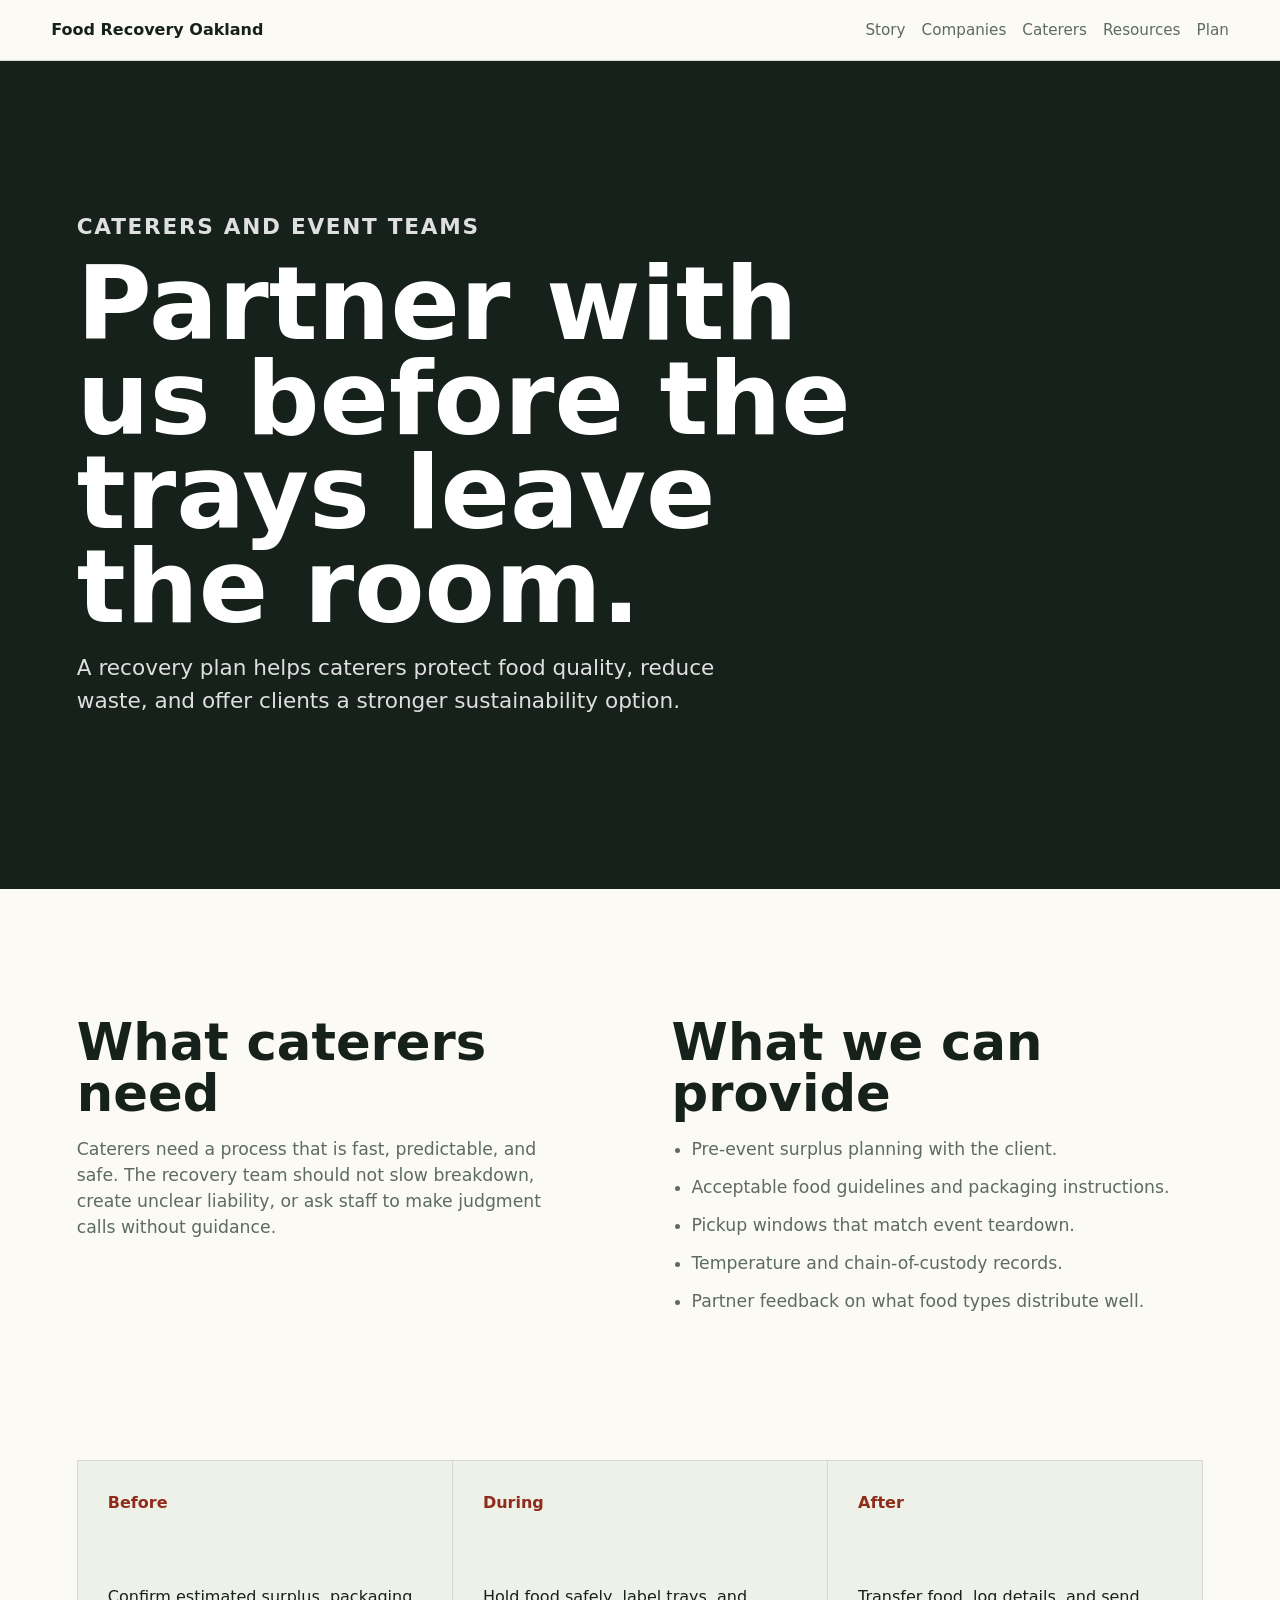
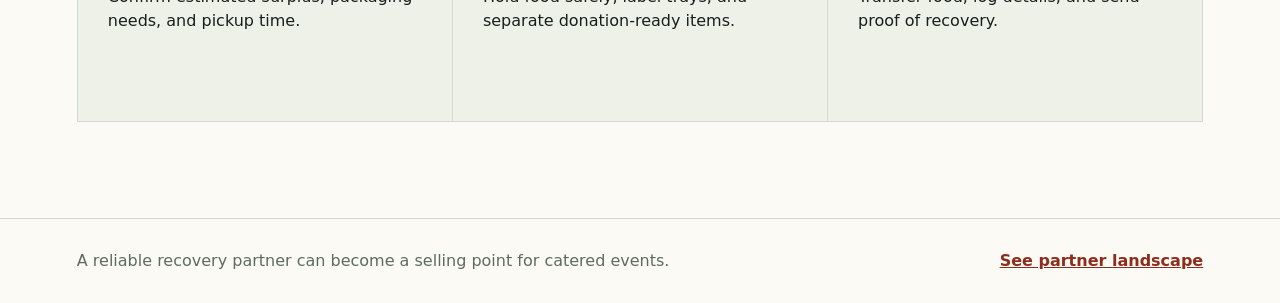
==== caterers.html @ 2efdfa5b "Create food recovery website" ====
<!doctype html>
<html lang="en">
  <head>
    <meta charset="utf-8">
    <meta name="viewport" content="width=device-width, initial-scale=1">
    <title>For Caterers | Food Recovery Oakland</title>
    <link rel="stylesheet" href="styles.css">
  </head>
  <body>
    <header class="site-header">
      <a class="brand" href="index.html">Food Recovery Oakland</a>
      <nav aria-label="Primary navigation">
        <a href="story.html">Story</a>
        <a href="companies.html">Companies</a>
        <a href="caterers.html">Caterers</a>
        <a href="resources.html">Resources</a>
        <a href="plan.html">Plan</a>
      </nav>
    </header>

    <main class="page">
      <section class="page-hero">
        <p class="eyebrow">Caterers and event teams</p>
        <h1>Partner with us before the trays leave the room.</h1>
        <p>A recovery plan helps caterers protect food quality, reduce waste, and offer clients a stronger sustainability option.</p>
      </section>

      <section class="section two-col">
        <div>
          <h2>What caterers need</h2>
          <p>Caterers need a process that is fast, predictable, and safe. The recovery team should not slow breakdown, create unclear liability, or ask staff to make judgment calls without guidance.</p>
        </div>
        <div>
          <h2>What we can provide</h2>
          <ul class="plain-list">
            <li>Pre-event surplus planning with the client.</li>
            <li>Acceptable food guidelines and packaging instructions.</li>
            <li>Pickup windows that match event teardown.</li>
            <li>Temperature and chain-of-custody records.</li>
            <li>Partner feedback on what food types distribute well.</li>
          </ul>
        </div>
      </section>

      <section class="process-band">
        <div>
          <span>Before</span>
          <p>Confirm estimated surplus, packaging needs, and pickup time.</p>
        </div>
        <div>
          <span>During</span>
          <p>Hold food safely, label trays, and separate donation-ready items.</p>
        </div>
        <div>
          <span>After</span>
          <p>Transfer food, log details, and send proof of recovery.</p>
        </div>
      </section>
    </main>

    <footer>
      <p>A reliable recovery partner can become a selling point for catered events.</p>
      <a href="resources.html">See partner landscape</a>
    </footer>
  </body>
</html>
---- styles.css ----
:root {
  --ink: #17211b;
  --muted: #5d6b61;
  --paper: #fbfaf5;
  --field: #eef1e7;
  --accent: #d64f2a;
  --accent-dark: #8f2c1b;
  --line: rgba(23, 33, 27, 0.16);
  --white: #ffffff;
}

* {
  box-sizing: border-box;
}

html {
  scroll-behavior: smooth;
}

body {
  margin: 0;
  background: var(--paper);
  color: var(--ink);
  font-family: Inter, ui-sans-serif, system-ui, -apple-system, BlinkMacSystemFont, "Segoe UI", sans-serif;
  line-height: 1.5;
}

a {
  color: inherit;
}

.site-header {
  position: sticky;
  top: 0;
  z-index: 10;
  display: flex;
  align-items: center;
  justify-content: space-between;
  gap: 24px;
  padding: 18px clamp(18px, 4vw, 56px);
  background: rgba(251, 250, 245, 0.91);
  border-bottom: 1px solid var(--line);
  backdrop-filter: blur(16px);
}

.brand {
  font-weight: 800;
  text-decoration: none;
  letter-spacing: 0;
}

nav {
  display: flex;
  flex-wrap: wrap;
  justify-content: flex-end;
  gap: 16px;
  font-size: 0.95rem;
}

nav a {
  color: var(--muted);
  text-decoration: none;
}

nav a:hover {
  color: var(--ink);
}

.hero {
  position: relative;
  min-height: calc(100svh - 72px);
  display: flex;
  align-items: center;
  padding: 72px clamp(20px, 6vw, 84px);
  background:
    linear-gradient(90deg, rgba(23, 33, 27, 0.92), rgba(23, 33, 27, 0.42), rgba(23, 33, 27, 0.16)),
    url("https://images.unsplash.com/photo-1593113598332-cd288d649433?auto=format&fit=crop&w=2200&q=80") center / cover;
  color: var(--white);
  overflow: hidden;
}

.hero::after {
  content: "";
  position: absolute;
  inset: auto 0 0 0;
  height: 34%;
  background: linear-gradient(0deg, rgba(23, 33, 27, 0.62), transparent);
}

.hero-content {
  position: relative;
  z-index: 1;
  max-width: 720px;
  animation: rise 700ms ease-out both;
}

.eyebrow {
  margin: 0 0 14px;
  color: var(--accent);
  font-size: 0.78rem;
  font-weight: 800;
  letter-spacing: 0.08em;
  text-transform: uppercase;
}

.hero .eyebrow {
  color: #ffb199;
}

h1,
h2,
h3,
p {
  margin-top: 0;
}

h1 {
  margin-bottom: 18px;
  max-width: 800px;
  font-size: clamp(3rem, 8vw, 7.2rem);
  line-height: 0.92;
  letter-spacing: 0;
}

h2 {
  margin-bottom: 18px;
  font-size: clamp(2rem, 4vw, 4.4rem);
  line-height: 1;
  letter-spacing: 0;
}

h3 {
  margin-bottom: 10px;
  font-size: 1.25rem;
}

.hero-copy,
.page-hero p {
  max-width: 650px;
  color: rgba(255, 255, 255, 0.86);
  font-size: clamp(1.1rem, 2vw, 1.35rem);
}

.actions {
  display: flex;
  flex-wrap: wrap;
  gap: 12px;
  margin-top: 30px;
}

.button {
  display: inline-flex;
  align-items: center;
  justify-content: center;
  min-height: 46px;
  padding: 12px 18px;
  border: 1px solid currentColor;
  border-radius: 6px;
  font-weight: 800;
  text-decoration: none;
  transition: transform 180ms ease, background 180ms ease, color 180ms ease;
}

.button:hover {
  transform: translateY(-2px);
}

.button.primary {
  background: var(--accent);
  border-color: var(--accent);
  color: var(--white);
}

.button.secondary {
  color: var(--white);
}

.section {
  padding: clamp(64px, 10vw, 128px) clamp(20px, 6vw, 84px);
}

.intro,
.split,
.two-col {
  display: grid;
  grid-template-columns: minmax(0, 0.95fr) minmax(0, 1fr);
  gap: clamp(28px, 7vw, 96px);
  align-items: start;
}

.intro p,
.split p,
.two-col p,
.plain-list {
  color: var(--muted);
  font-size: 1.08rem;
}

.path {
  display: grid;
  grid-template-columns: repeat(4, minmax(0, 1fr));
  gap: 1px;
  background: var(--line);
  padding: 1px;
}

.path-step {
  min-height: 260px;
  padding: 30px;
  background: var(--field);
  transition: background 180ms ease, transform 180ms ease;
}

.path-step:hover {
  background: var(--white);
  transform: translateY(-4px);
}

.path-step span,
.process-band span {
  display: block;
  margin-bottom: 70px;
  color: var(--accent-dark);
  font-weight: 900;
}

.audiences {
  display: grid;
  grid-template-columns: repeat(3, minmax(0, 1fr));
  border-top: 1px solid var(--line);
  border-bottom: 1px solid var(--line);
}

.audience {
  min-height: 330px;
  display: flex;
  flex-direction: column;
  justify-content: space-between;
  padding: clamp(28px, 4vw, 54px);
  text-decoration: none;
  border-right: 1px solid var(--line);
  background: var(--paper);
  transition: background 180ms ease, color 180ms ease;
}

.audience:last-child {
  border-right: 0;
}

.audience:hover {
  background: var(--ink);
  color: var(--white);
}

.audience span {
  color: var(--accent);
  font-weight: 800;
}

.audience strong {
  max-width: 420px;
  font-size: clamp(1.45rem, 3vw, 2.55rem);
  line-height: 1.05;
}

.sdg {
  background: var(--field);
}

.plain-list {
  display: grid;
  gap: 12px;
  padding-left: 20px;
}

.plain-list a,
.directory a,
footer a {
  color: var(--accent-dark);
  font-weight: 800;
}

.cta {
  padding: clamp(76px, 12vw, 150px) clamp(20px, 6vw, 84px);
  background: var(--ink);
  color: var(--white);
}

.cta p {
  max-width: 620px;
  color: rgba(255, 255, 255, 0.78);
  font-size: 1.15rem;
}

.page {
  min-height: 80svh;
}

.page-hero {
  padding: clamp(76px, 12vw, 150px) clamp(20px, 6vw, 84px);
  background: var(--ink);
  color: var(--white);
}

.story-hero {
  background:
    linear-gradient(90deg, rgba(23, 33, 27, 0.88), rgba(23, 33, 27, 0.4)),
    url("https://images.unsplash.com/photo-1542810634-71277d95dcbb?auto=format&fit=crop&w=2200&q=80") center / cover;
}

.timeline {
  padding: 32px clamp(20px, 6vw, 84px) 96px;
}

.timeline article {
  display: grid;
  grid-template-columns: 180px minmax(0, 0.8fr) minmax(0, 1.2fr);
  gap: 28px;
  padding: 34px 0;
  border-bottom: 1px solid var(--line);
}

.timeline span {
  color: var(--accent-dark);
  font-weight: 900;
}

.timeline h2 {
  font-size: clamp(1.6rem, 3vw, 3rem);
}

.timeline p {
  color: var(--muted);
  font-size: 1.05rem;
}

.pricing {
  background: var(--field);
}

.pricing-grid,
.model-grid,
.directory {
  display: grid;
  grid-template-columns: repeat(3, minmax(0, 1fr));
  gap: 1px;
  background: var(--line);
}

.pricing-grid div,
.model-grid div,
.directory article {
  padding: 28px;
  background: var(--paper);
}

.model-grid {
  grid-template-columns: repeat(4, minmax(0, 1fr));
}

.directory {
  padding: 1px;
  margin: 0 clamp(20px, 6vw, 84px) 72px;
}

.directory p,
.pricing-grid p,
.model-grid p {
  color: var(--muted);
}

.process-band {
  display: grid;
  grid-template-columns: repeat(3, minmax(0, 1fr));
  gap: 1px;
  padding: 1px;
  background: var(--line);
  margin: 0 clamp(20px, 6vw, 84px) 96px;
}

.process-band div {
  min-height: 260px;
  padding: 30px;
  background: var(--field);
}

footer {
  display: flex;
  justify-content: space-between;
  gap: 24px;
  padding: 30px clamp(20px, 6vw, 84px);
  border-top: 1px solid var(--line);
  color: var(--muted);
}

footer p {
  margin: 0;
}

@keyframes rise {
  from {
    opacity: 0;
    transform: translateY(18px);
  }
  to {
    opacity: 1;
    transform: translateY(0);
  }
}

@media (max-width: 900px) {
  .site-header,
  footer {
    align-items: flex-start;
    flex-direction: column;
  }

  nav {
    justify-content: flex-start;
  }

  .intro,
  .split,
  .two-col,
  .timeline article {
    grid-template-columns: 1fr;
  }

  .path,
  .audiences,
  .pricing-grid,
  .model-grid,
  .directory,
  .process-band {
    grid-template-columns: 1fr;
  }

  .audience {
    min-height: 240px;
    border-right: 0;
    border-bottom: 1px solid var(--line);
  }

  .hero {
    min-height: 760px;
    background-position: center;
  }
}

@media (max-width: 560px) {
  .site-header {
    position: static;
  }

  nav {
    gap: 10px 14px;
  }

  h1 {
    font-size: 3rem;
  }

  .hero {
    min-height: 680px;
  }

  .button {
    width: 100%;
  }
}
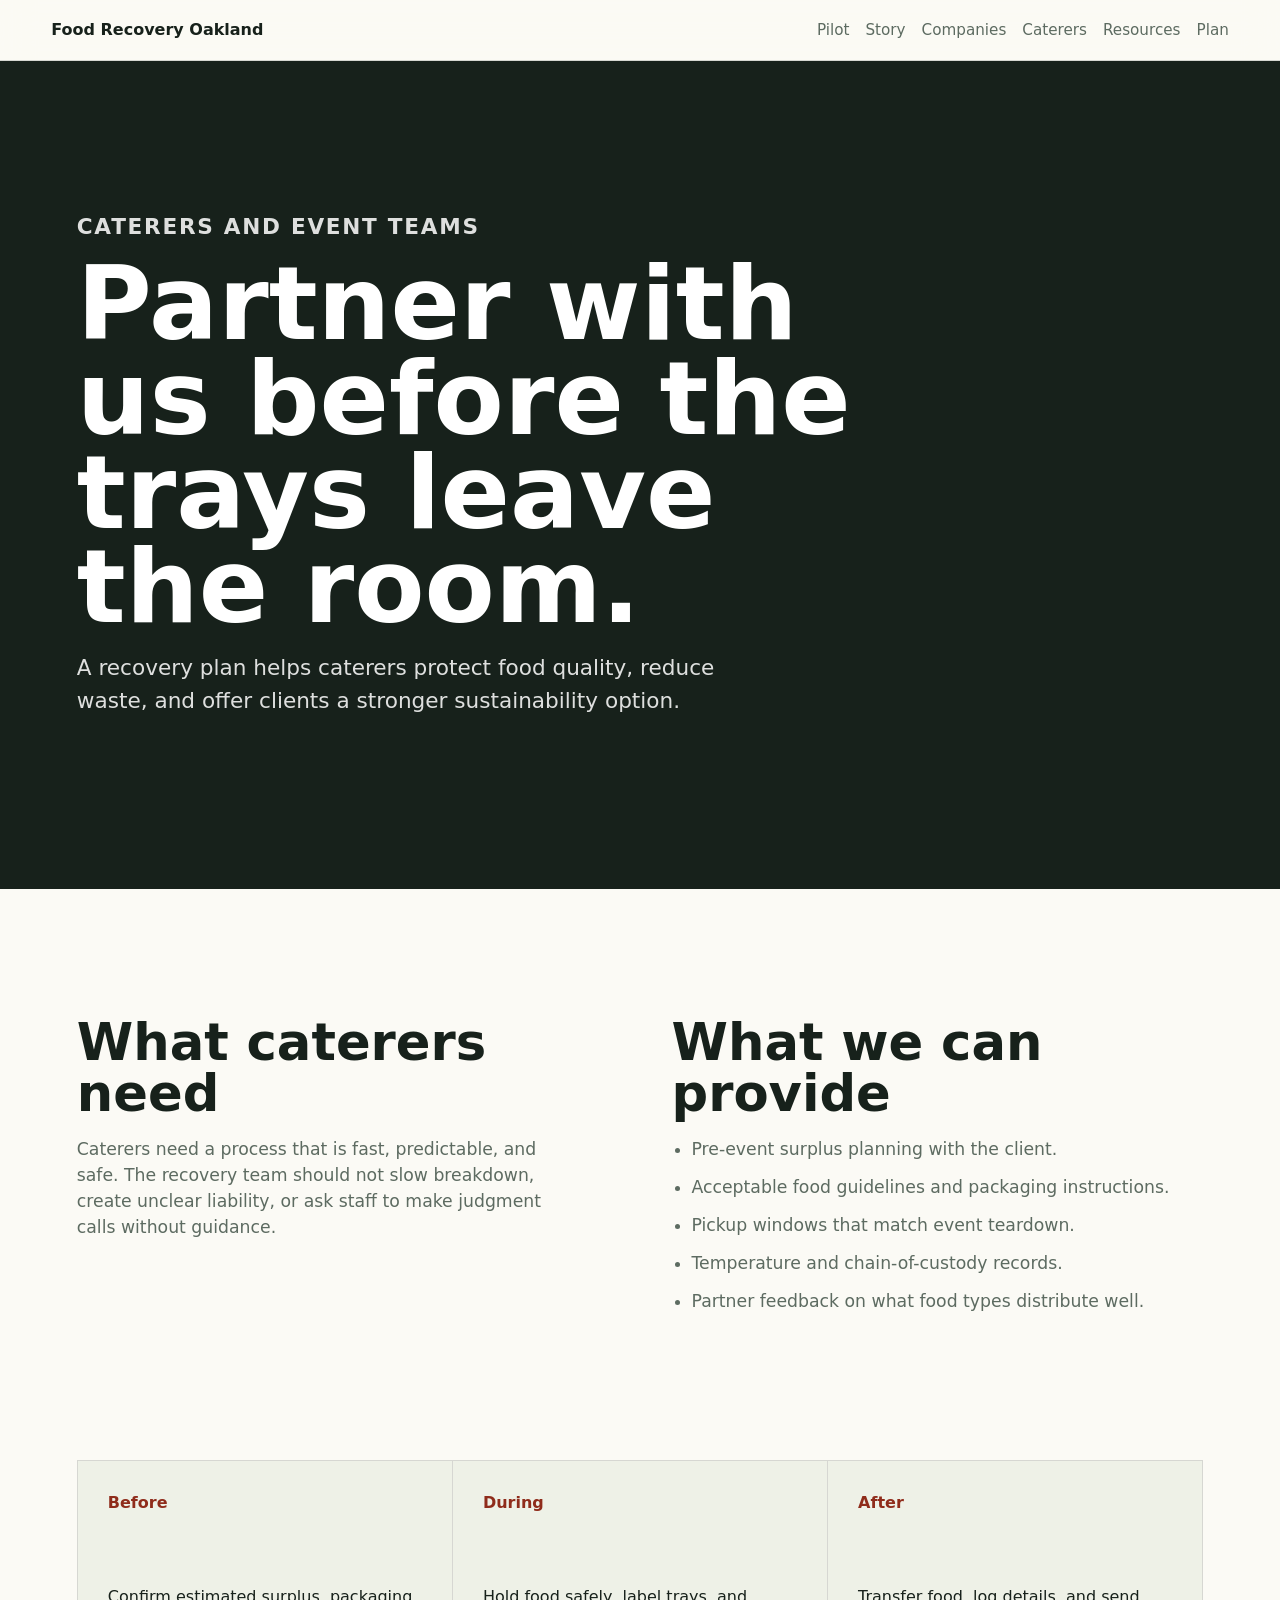
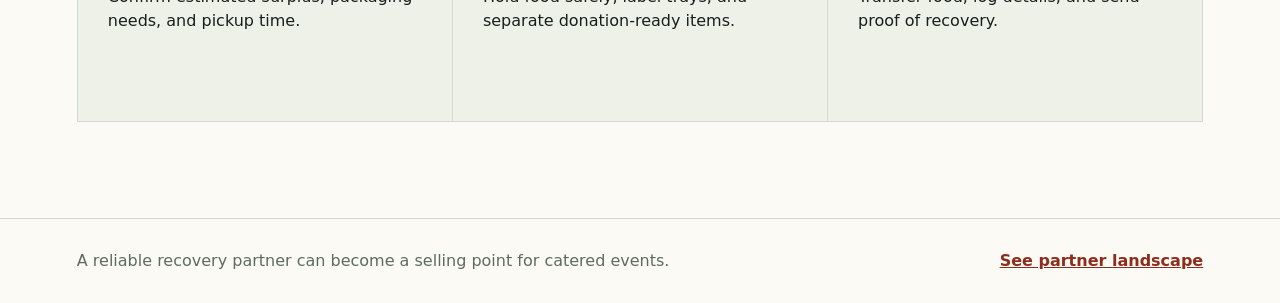
==== commit 34acaa7f: "Add pilot support package" ====
--- a/caterers.html
+++ b/caterers.html
@@ -10,6 +10,7 @@
     <header class="site-header">
       <a class="brand" href="index.html">Food Recovery Oakland</a>
       <nav aria-label="Primary navigation">
+        <a href="pilot.html">Pilot</a>
         <a href="story.html">Story</a>
         <a href="companies.html">Companies</a>
         <a href="caterers.html">Caterers</a>
--- a/styles.css
+++ b/styles.css
@@ -175,6 +175,10 @@
   color: var(--white);
 }
 
+.button.tertiary {
+  color: var(--accent-dark);
+}
+
 .section {
   padding: clamp(64px, 10vw, 128px) clamp(20px, 6vw, 84px);
 }
@@ -334,6 +338,60 @@
   font-size: 1.05rem;
 }
 
+.faq-list {
+  padding: 32px clamp(20px, 6vw, 84px) 96px;
+}
+
+.faq-list article {
+  display: grid;
+  grid-template-columns: minmax(0, 0.7fr) minmax(0, 1fr);
+  gap: clamp(24px, 6vw, 80px);
+  padding: 34px 0;
+  border-bottom: 1px solid var(--line);
+}
+
+.faq-list h2 {
+  font-size: clamp(1.45rem, 3vw, 2.7rem);
+}
+
+.faq-list p {
+  color: var(--muted);
+  font-size: 1.05rem;
+}
+
+.intake-form {
+  display: grid;
+  gap: 16px;
+}
+
+.intake-form label {
+  display: grid;
+  gap: 8px;
+  color: var(--ink);
+  font-weight: 800;
+}
+
+.intake-form input,
+.intake-form select,
+.intake-form textarea {
+  width: 100%;
+  border: 1px solid var(--line);
+  border-radius: 6px;
+  background: var(--white);
+  color: var(--ink);
+  font: inherit;
+  padding: 12px 13px;
+}
+
+.intake-form textarea {
+  resize: vertical;
+}
+
+.form-note {
+  color: var(--muted);
+  font-size: 0.95rem;
+}
+
 .pricing {
   background: var(--field);
 }
@@ -384,6 +442,43 @@
   background: var(--field);
 }
 
+.documents {
+  background: var(--field);
+}
+
+.doc-grid {
+  display: grid;
+  grid-template-columns: repeat(2, minmax(0, 1fr));
+  gap: 1px;
+  background: var(--line);
+}
+
+.doc-grid a {
+  min-height: 190px;
+  display: flex;
+  flex-direction: column;
+  justify-content: space-between;
+  padding: 26px;
+  background: var(--paper);
+  text-decoration: none;
+  transition: background 180ms ease, color 180ms ease;
+}
+
+.doc-grid a:hover {
+  background: var(--ink);
+  color: var(--white);
+}
+
+.doc-grid span {
+  color: var(--accent);
+  font-weight: 900;
+}
+
+.doc-grid strong {
+  font-size: 1.25rem;
+  line-height: 1.15;
+}
+
 footer {
   display: flex;
   justify-content: space-between;
@@ -422,6 +517,7 @@
   .intro,
   .split,
   .two-col,
+  .faq-list article,
   .timeline article {
     grid-template-columns: 1fr;
   }
@@ -431,7 +527,8 @@
   .pricing-grid,
   .model-grid,
   .directory,
-  .process-band {
+  .process-band,
+  .doc-grid {
     grid-template-columns: 1fr;
   }
 
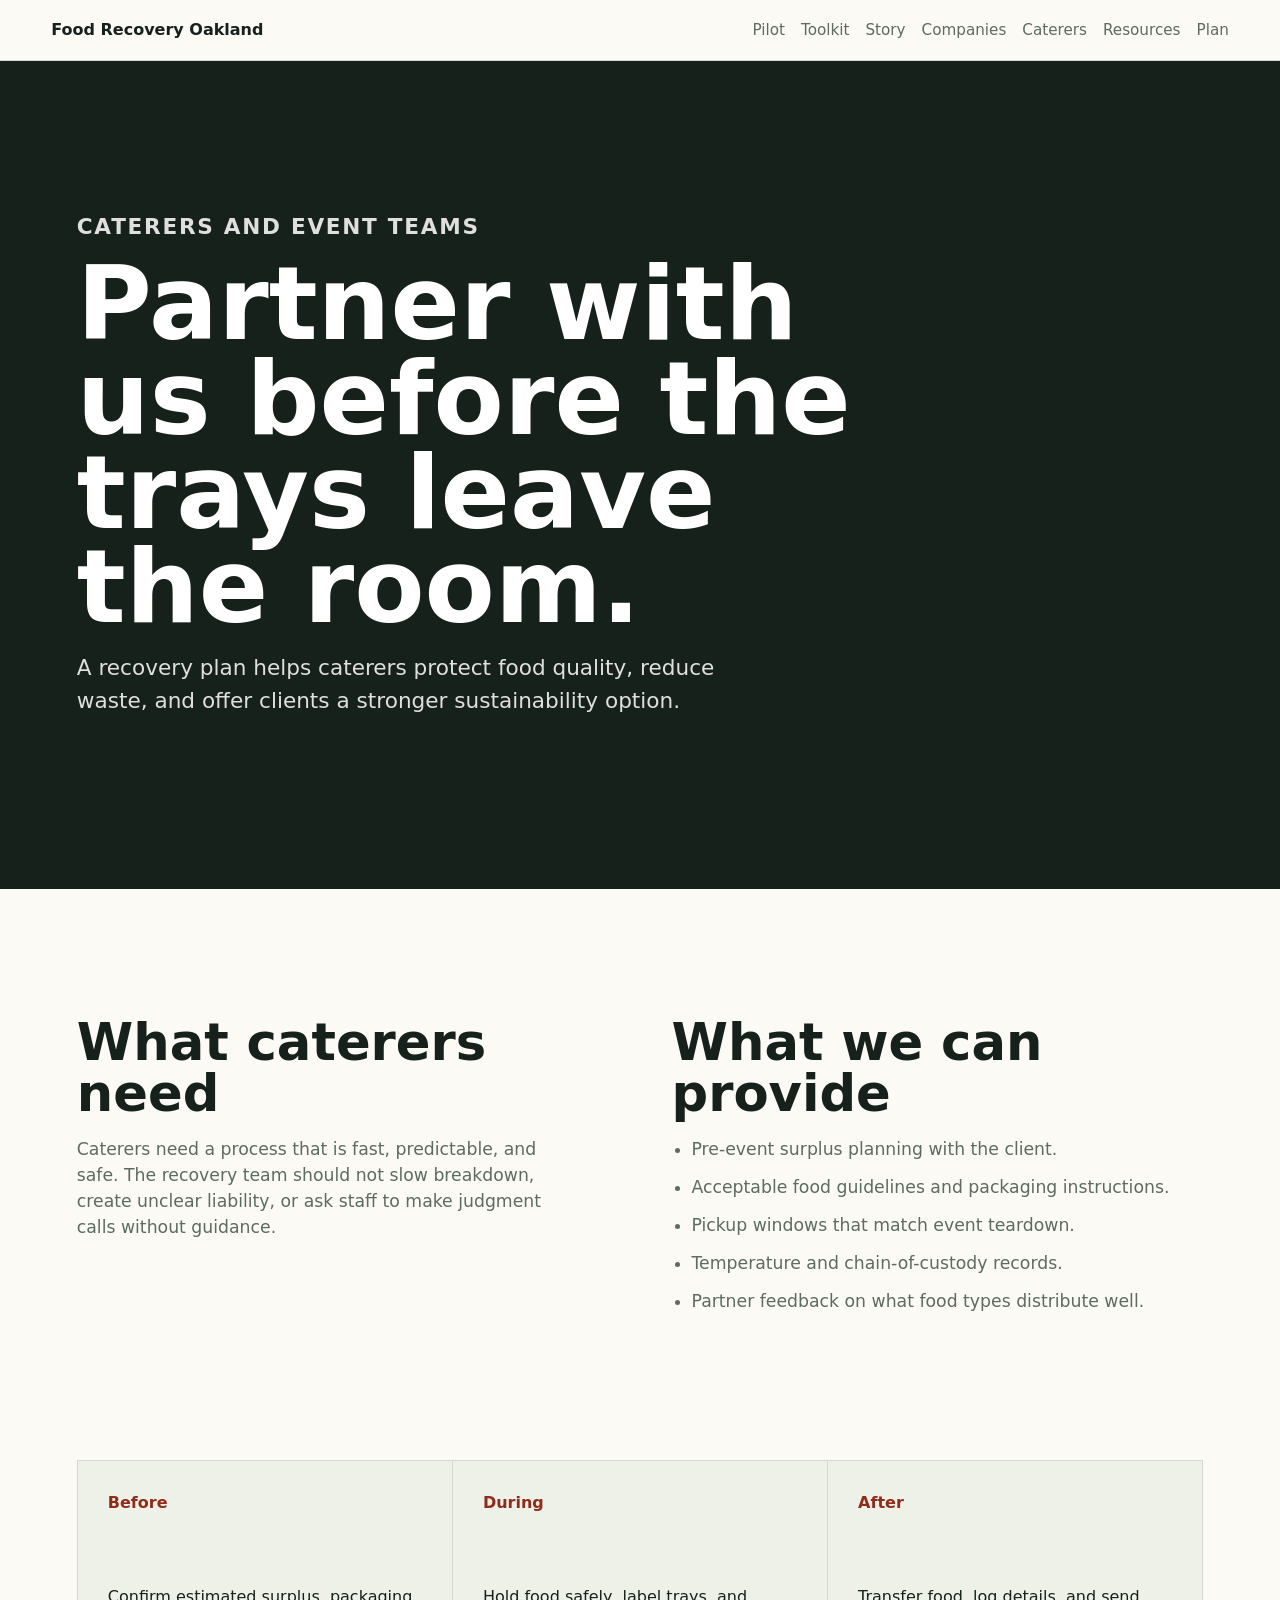
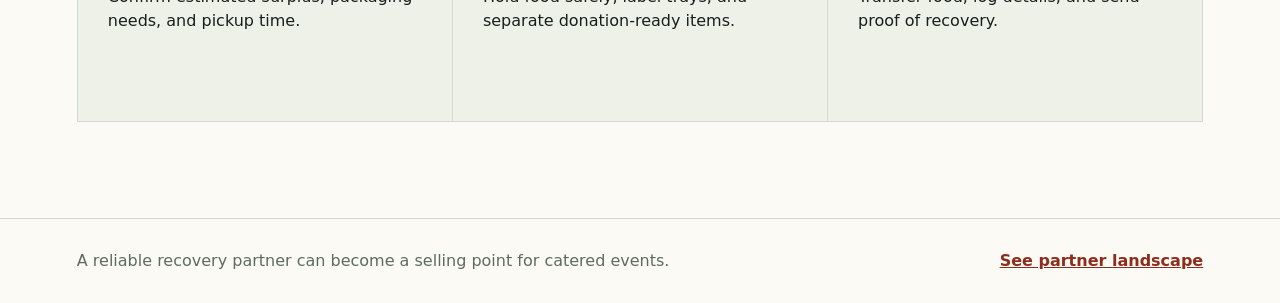
==== commit 7d3bbbb3: "Expand founder toolkit" ====
--- a/caterers.html
+++ b/caterers.html
@@ -11,6 +11,7 @@
       <a class="brand" href="index.html">Food Recovery Oakland</a>
       <nav aria-label="Primary navigation">
         <a href="pilot.html">Pilot</a>
+        <a href="toolkit.html">Toolkit</a>
         <a href="story.html">Story</a>
         <a href="companies.html">Companies</a>
         <a href="caterers.html">Caterers</a>
--- a/styles.css
+++ b/styles.css
@@ -479,6 +479,42 @@
   line-height: 1.15;
 }
 
+.toolkit-section {
+  display: grid;
+  grid-template-columns: minmax(0, 0.7fr) minmax(0, 1fr);
+  gap: clamp(24px, 6vw, 80px);
+  padding: 46px clamp(20px, 6vw, 84px);
+  border-bottom: 1px solid var(--line);
+}
+
+.toolkit-heading h2 {
+  font-size: clamp(1.7rem, 3vw, 3.1rem);
+}
+
+.tool-list {
+  display: grid;
+  grid-template-columns: repeat(2, minmax(0, 1fr));
+  gap: 1px;
+  background: var(--line);
+}
+
+.tool-list a {
+  min-height: 96px;
+  display: flex;
+  align-items: center;
+  padding: 18px;
+  background: var(--white);
+  color: var(--accent-dark);
+  font-weight: 900;
+  text-decoration: none;
+  transition: background 180ms ease, color 180ms ease;
+}
+
+.tool-list a:hover {
+  background: var(--ink);
+  color: var(--white);
+}
+
 footer {
   display: flex;
   justify-content: space-between;
@@ -518,6 +554,7 @@
   .split,
   .two-col,
   .faq-list article,
+  .toolkit-section,
   .timeline article {
     grid-template-columns: 1fr;
   }
@@ -528,7 +565,8 @@
   .model-grid,
   .directory,
   .process-band,
-  .doc-grid {
+  .doc-grid,
+  .tool-list {
     grid-template-columns: 1fr;
   }
 
